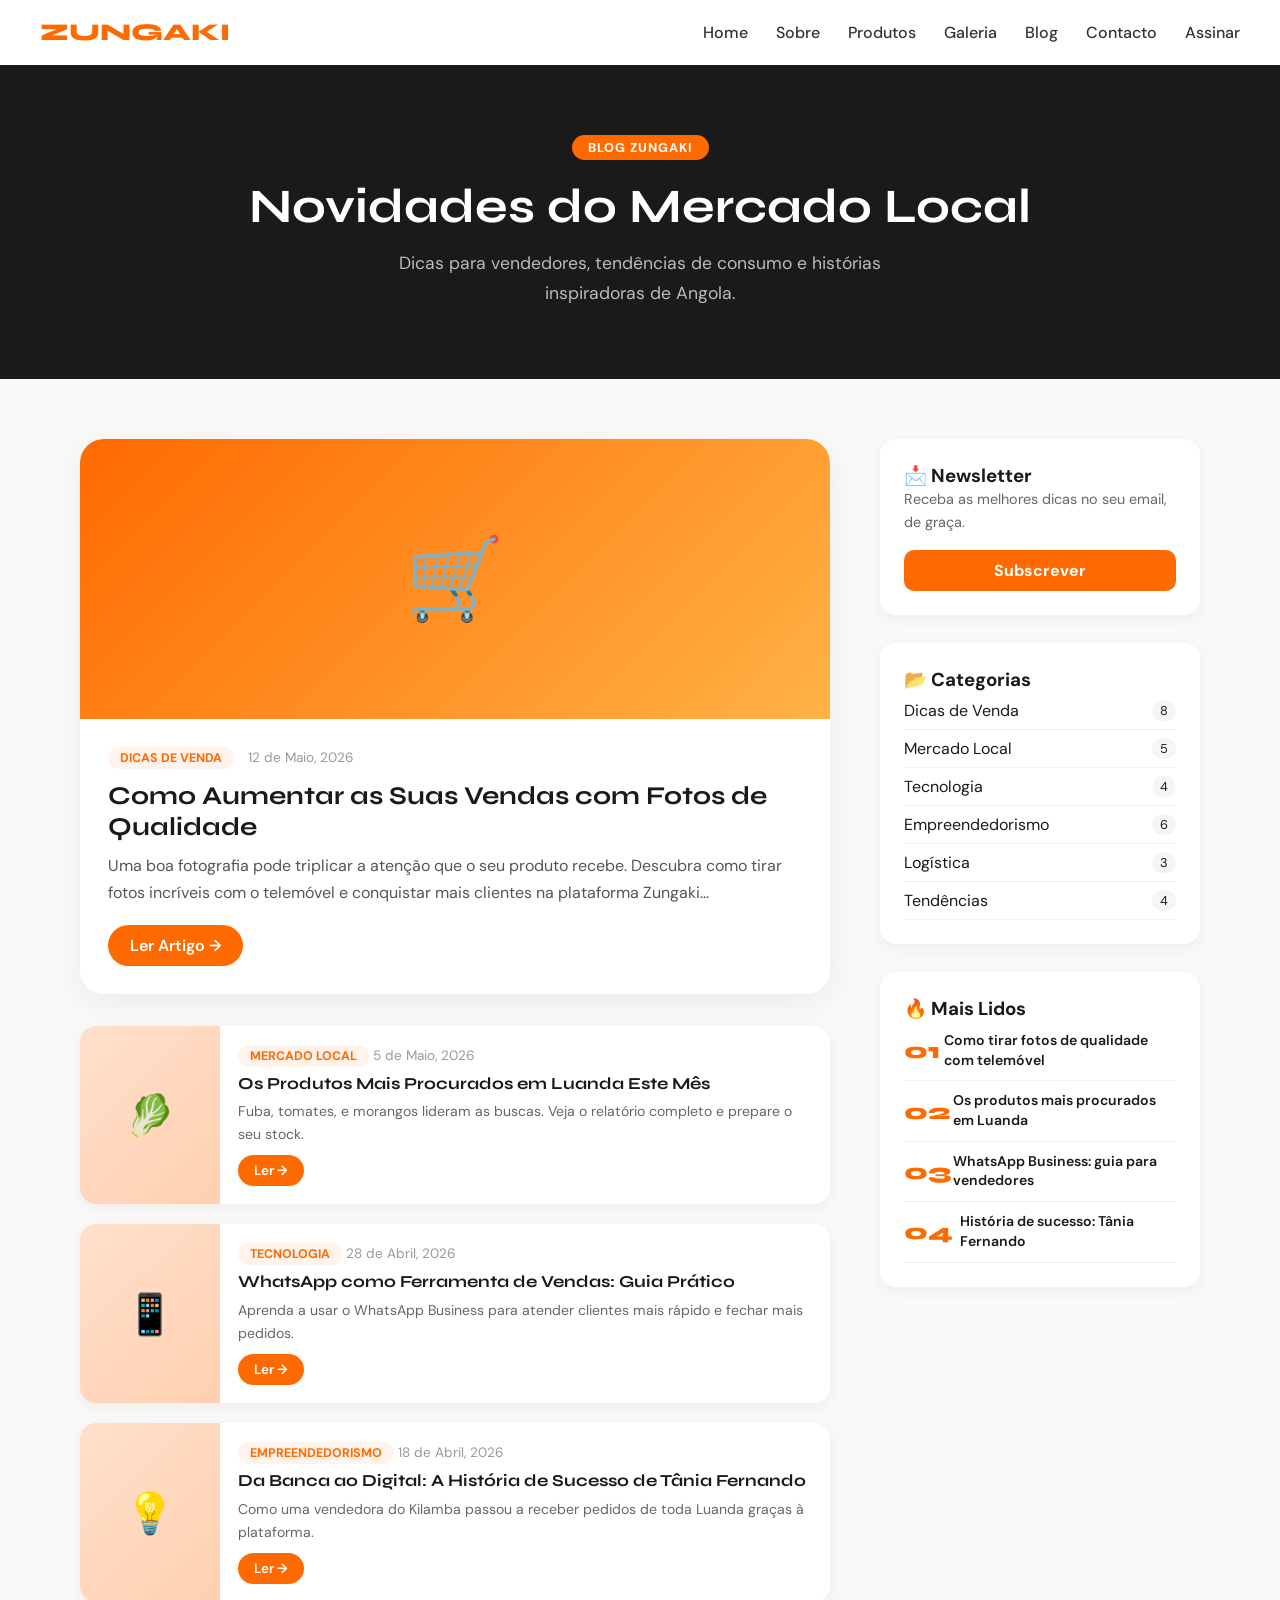
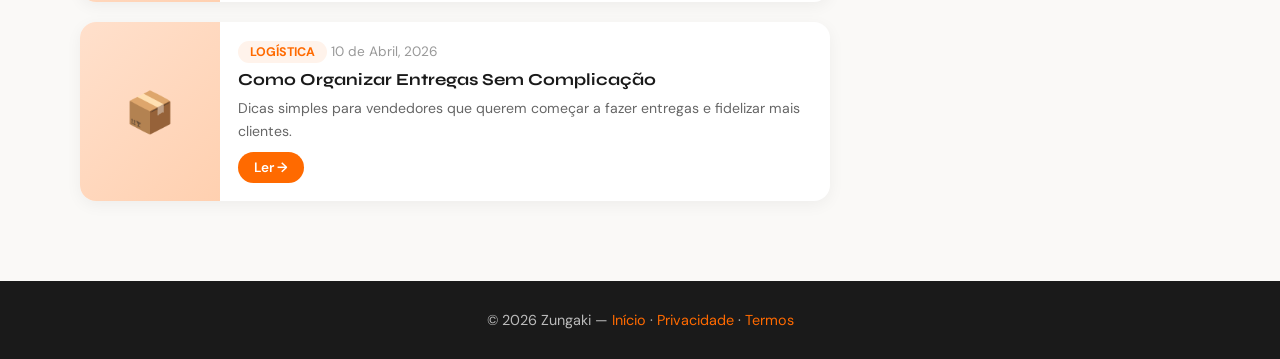
==== blog.html @ 64b07201 "Coloca index na raiz do projeto" ====
<!DOCTYPE html>
<html lang="pt-AO">
<head>
    <meta charset="UTF-8">
    <meta name="viewport" content="width=device-width, initial-scale=1.0">
    <title>Blog - Zungaki</title>
    <meta name="description" content="Artigos, dicas e novidades do mercado local angolano. Blog oficial da Zungaki.">
    <link rel="preconnect" href="https://fonts.googleapis.com">
    <link href="https://fonts.googleapis.com/css2?family=Syne:wght@700;800&family=DM+Sans:ital,wght@0,400;0,500;0,600;1,400&display=swap" rel="stylesheet">

    <!-- Google Analytics (GA4) -->
    <style>
        * { margin: 0; padding: 0; box-sizing: border-box; }
        body { font-family: 'DM Sans', sans-serif; background: #faf9f7; color: #1a1a1a; }

        header {
            display: flex; justify-content: space-between; align-items: center;
            padding: 18px 40px; background: #fff;
            box-shadow: 0 2px 20px rgba(0,0,0,0.06);
            position: sticky; top: 0; z-index: 10;
        }
        .logo { font-family: 'Syne', sans-serif; font-size: 1.5rem; font-weight: 800; color: #ff6a00; }
        nav a { margin-left: 24px; text-decoration: none; color: #333; font-weight: 500; transition: color 0.2s; }
        nav a:hover { color: #ff6a00; }

        .hero-blog {
            background: #1a1a1a;
            color: white;
            text-align: center;
            padding: 70px 40px;
        }
        .hero-blog .tag {
            display: inline-block;
            background: #ff6a00;
            color: white;
            padding: 4px 16px;
            border-radius: 999px;
            font-size: 0.8rem;
            font-weight: 700;
            letter-spacing: 1px;
            text-transform: uppercase;
            margin-bottom: 18px;
        }
        .hero-blog h1 { font-family: 'Syne', sans-serif; font-size: 3rem; margin-bottom: 14px; }
        .hero-blog p { color: #bbb; font-size: 1.1rem; max-width: 520px; margin: 0 auto; line-height: 1.7; }

        /* Blog layout */
        .blog-container {
            max-width: 1200px;
            margin: 0 auto;
            padding: 60px 40px;
            display: grid;
            grid-template-columns: 1fr 320px;
            gap: 50px;
        }

        /* Artigo destaque */
        .artigo-destaque {
            background: white;
            border-radius: 24px;
            overflow: hidden;
            box-shadow: 0 8px 32px rgba(0,0,0,0.06);
            margin-bottom: 32px;
        }
        .artigo-destaque .img-placeholder {
            height: 280px;
            background: linear-gradient(135deg, #ff6a00, #ffb347);
            display: flex; align-items: center; justify-content: center;
            font-size: 5rem;
        }
        .artigo-destaque .corpo { padding: 28px; }
        .artigo-destaque .meta {
            display: flex; gap: 14px; align-items: center;
            margin-bottom: 12px;
        }
        .tag-cat {
            background: #fff3eb;
            color: #ff6a00;
            padding: 3px 12px;
            border-radius: 999px;
            font-size: 0.78rem;
            font-weight: 700;
            text-transform: uppercase;
        }
        .data { color: #999; font-size: 0.85rem; }
        .artigo-destaque h2 {
            font-family: 'Syne', sans-serif;
            font-size: 1.6rem;
            margin-bottom: 10px;
            line-height: 1.2;
        }
        .artigo-destaque p { color: #555; line-height: 1.7; margin-bottom: 18px; }
        .btn-ler {
            display: inline-flex; align-items: center; gap: 8px;
            background: #ff6a00; color: white;
            padding: 10px 22px; border-radius: 999px;
            text-decoration: none; font-weight: 600;
            transition: background 0.2s;
        }
        .btn-ler:hover { background: #e55a00; }

        /* Lista de artigos */
        .artigo-card {
            background: white; border-radius: 16px;
            overflow: hidden; display: flex; gap: 0;
            box-shadow: 0 4px 16px rgba(0,0,0,0.05);
            margin-bottom: 20px; flex-direction: row;
        }
        .artigo-card .card-img {
            width: 140px; flex-shrink: 0;
            background: linear-gradient(135deg, #ffe0cc, #ffd0b0);
            display: flex; align-items: center; justify-content: center;
            font-size: 2.5rem;
        }
        .artigo-card .card-corpo { padding: 18px; }
        .artigo-card h3 { font-family: 'Syne', sans-serif; font-size: 1.05rem; margin: 8px 0 6px; line-height: 1.3; }
        .artigo-card p { color: #666; font-size: 0.88rem; line-height: 1.6; }
        .artigo-card .btn-ler { padding: 7px 16px; font-size: 0.85rem; margin-top: 10px; }

        /* Sidebar */
        .sidebar h3 {
            font-family: 'Syne', sans-serif;
            font-size: 1.1rem;
            margin-bottom: 16px;
            padding-bottom: 10px;
            border-bottom: 2px solid #ff6a00;
        }

        .sidebar-box {
            background: white;
            border-radius: 16px;
            padding: 24px;
            box-shadow: 0 4px 16px rgba(0,0,0,0.05);
            margin-bottom: 28px;
        }

        /* Newsletter na sidebar */
        .newsletter-form input {
            width: 100%;
            padding: 10px 14px;
            border: 1px solid #ddd;
            border-radius: 10px;
            font-family: 'DM Sans', sans-serif;
            font-size: 0.9rem;
            margin-bottom: 10px;
            outline: none;
        }
        .newsletter-form input:focus { border-color: #ff6a00; }
        .newsletter-form button {
            width: 100%; padding: 10px;
            background: #ff6a00; color: white;
            border: none; border-radius: 10px;
            font-weight: 700; cursor: pointer;
            font-family: 'DM Sans', sans-serif;
            transition: background 0.2s;
        }
        .newsletter-form button:hover { background: #e55a00; }

        /* Categorias lista */
        .cat-lista { list-style: none; }
        .cat-lista li {
            display: flex; justify-content: space-between;
            padding: 8px 0;
            border-bottom: 1px solid #f0f0f0;
            cursor: pointer; transition: color 0.2s;
        }
        .cat-lista li:hover { color: #ff6a00; }
        .cat-lista li span { background: #f5f5f5; padding: 2px 8px; border-radius: 999px; font-size: 0.8rem; }

        /* Posts populares */
        .popular-item {
            display: flex; gap: 12px; align-items: center;
            padding: 10px 0; border-bottom: 1px solid #f0f0f0;
        }
        .popular-num {
            font-family: 'Syne', sans-serif;
            font-size: 1.4rem; color: #ff6a00; font-weight: 800;
            min-width: 28px;
        }
        .popular-titulo { font-size: 0.88rem; font-weight: 600; line-height: 1.4; cursor: pointer; }
        .popular-titulo:hover { color: #ff6a00; }

        footer {
            background: #1a1a1a; color: #bbb;
            text-align: center; padding: 30px;
            font-size: 0.9rem;
        }
        footer a { color: #ff6a00; text-decoration: none; }

        @media (max-width: 900px) {
            .blog-container { grid-template-columns: 1fr; }
            .hero-blog h1 { font-size: 2rem; }
        }
        @media (max-width: 600px) {
            header { padding: 14px 20px; flex-direction: column; gap: 10px; }
            .blog-container { padding: 30px 20px; }
            .artigo-card { flex-direction: column; }
            .artigo-card .card-img { width: 100%; height: 120px; }
        }
    </style>
    <script defer src="analytics.js"></script>
</head>
<body>

<header>
    <div class="logo">ZUNGAKI</div>
    <nav>
        <a href="index.html">Home</a>
        <a href="index.html#sobre">Sobre</a>
        <a href="produtos.html">Produtos</a>
        <a href="galeria.html">Galeria</a>
        <a href="blog.html">Blog</a>
        <a href="index.html#contacto">Contacto</a>
        <a href="login.html">Assinar</a>
    </nav>
</header>

<section class="hero-blog">
    <div class="tag">Blog Zungaki</div>
    <h1>Novidades do Mercado Local</h1>
    <p>Dicas para vendedores, tendências de consumo e histórias inspiradoras de Angola.</p>
</section>

<div class="blog-container">
    <!-- Coluna principal -->
    <main>
        <!-- Artigo em destaque -->
        <article class="artigo-destaque">
            <div class="img-placeholder">🛒</div>
            <div class="corpo">
                <div class="meta">
                    <span class="tag-cat">Dicas de Venda</span>
                    <span class="data">12 de Maio, 2026</span>
                </div>
                <h2>Como Aumentar as Suas Vendas com Fotos de Qualidade</h2>
                <p>Uma boa fotografia pode triplicar a atenção que o seu produto recebe. Descubra como tirar fotos incríveis com o telemóvel e conquistar mais clientes na plataforma Zungaki...</p>
                <a href="#" class="btn-ler">Ler Artigo →</a>
            </div>
        </article>

        <!-- Artigos lista -->
        <article class="artigo-card">
            <div class="card-img">🥬</div>
            <div class="card-corpo">
                <div class="meta">
                    <span class="tag-cat">Mercado Local</span>
                    <span class="data">5 de Maio, 2026</span>
                </div>
                <h3>Os Produtos Mais Procurados em Luanda Este Mês</h3>
                <p>Fuba, tomates, e morangos lideram as buscas. Veja o relatório completo e prepare o seu stock.</p>
                <a href="#" class="btn-ler">Ler →</a>
            </div>
        </article>

        <article class="artigo-card">
            <div class="card-img">📱</div>
            <div class="card-corpo">
                <div class="meta">
                    <span class="tag-cat">Tecnologia</span>
                    <span class="data">28 de Abril, 2026</span>
                </div>
                <h3>WhatsApp como Ferramenta de Vendas: Guia Prático</h3>
                <p>Aprenda a usar o WhatsApp Business para atender clientes mais rápido e fechar mais pedidos.</p>
                <a href="#" class="btn-ler">Ler →</a>
            </div>
        </article>

        <article class="artigo-card">
            <div class="card-img">💡</div>
            <div class="card-corpo">
                <div class="meta">
                    <span class="tag-cat">Empreendedorismo</span>
                    <span class="data">18 de Abril, 2026</span>
                </div>
                <h3>Da Banca ao Digital: A História de Sucesso de Tânia Fernando</h3>
                <p>Como uma vendedora do Kilamba passou a receber pedidos de toda Luanda graças à plataforma.</p>
                <a href="#" class="btn-ler">Ler →</a>
            </div>
        </article>

        <article class="artigo-card">
            <div class="card-img">📦</div>
            <div class="card-corpo">
                <div class="meta">
                    <span class="tag-cat">Logística</span>
                    <span class="data">10 de Abril, 2026</span>
                </div>
                <h3>Como Organizar Entregas Sem Complicação</h3>
                <p>Dicas simples para vendedores que querem começar a fazer entregas e fidelizar mais clientes.</p>
                <a href="#" class="btn-ler">Ler →</a>
            </div>
        </article>
    </main>

    <!-- Sidebar -->
    <aside>
        <!-- Newsletter -->
        <div class="sidebar-box">
            <h3>📩 Newsletter</h3>
            <p style="color:#666; font-size:.9rem; margin-bottom:16px; line-height:1.6;">Receba as melhores dicas no seu email, de graça.</p>
            <a href="newsletter.html" style="display:block; text-align:center; background:#ff6a00; color:#fff; padding:10px; border-radius:10px; font-weight:700; text-decoration:none;">Subscrever</a>
        </div>

        <!-- Categorias -->
        <div class="sidebar-box">
            <h3>📂 Categorias</h3>
            <ul class="cat-lista">
                <li>Dicas de Venda <span>8</span></li>
                <li>Mercado Local <span>5</span></li>
                <li>Tecnologia <span>4</span></li>
                <li>Empreendedorismo <span>6</span></li>
                <li>Logística <span>3</span></li>
                <li>Tendências <span>4</span></li>
            </ul>
        </div>

        <!-- Populares -->
        <div class="sidebar-box">
            <h3>🔥 Mais Lidos</h3>
            <div class="popular-item">
                <span class="popular-num">01</span>
                <span class="popular-titulo">Como tirar fotos de qualidade com telemóvel</span>
            </div>
            <div class="popular-item">
                <span class="popular-num">02</span>
                <span class="popular-titulo">Os produtos mais procurados em Luanda</span>
            </div>
            <div class="popular-item">
                <span class="popular-num">03</span>
                <span class="popular-titulo">WhatsApp Business: guia para vendedores</span>
            </div>
            <div class="popular-item">
                <span class="popular-num">04</span>
                <span class="popular-titulo">História de sucesso: Tânia Fernando</span>
            </div>
        </div>
    </aside>
</div>

<footer>
    <p>© 2026 Zungaki — <a href="index.html">Início</a> · <a href="politica-privacidade.html">Privacidade</a> · <a href="termos.html">Termos</a></p>
</footer>

</body>
</html>
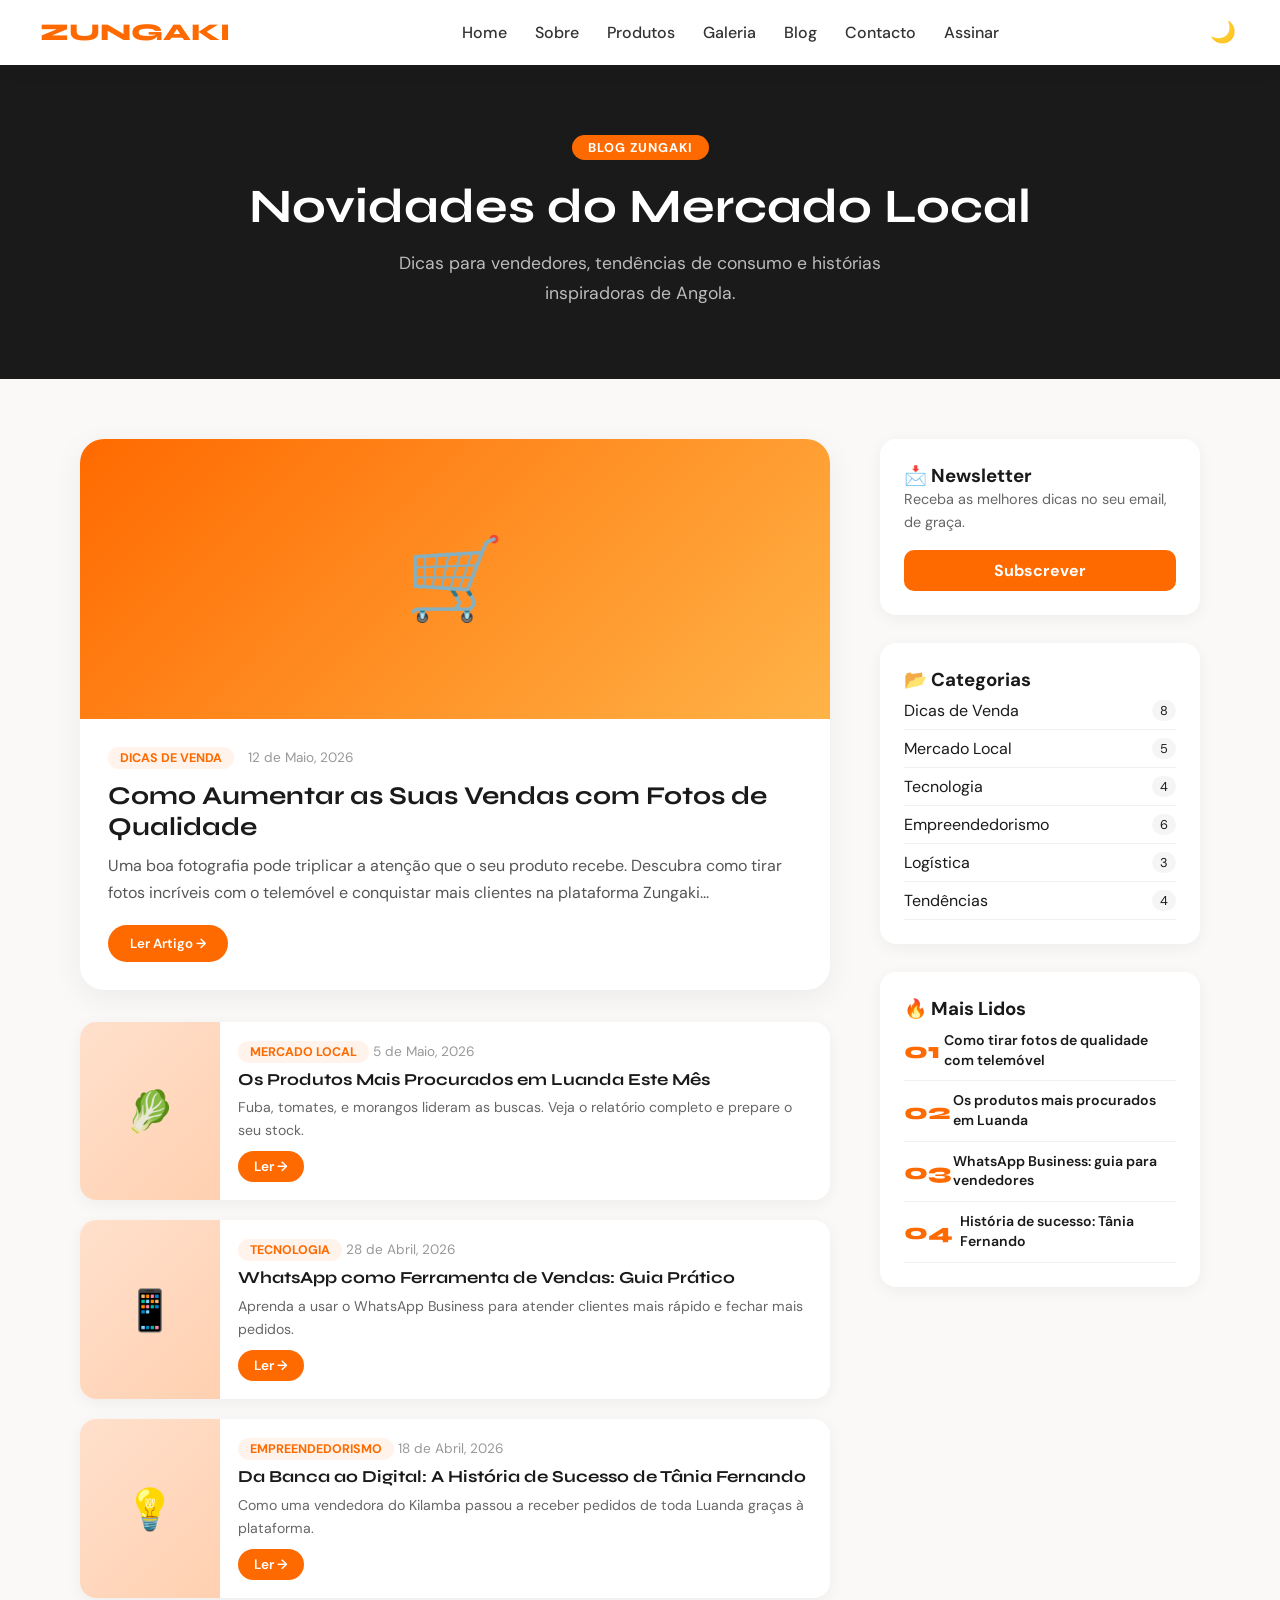
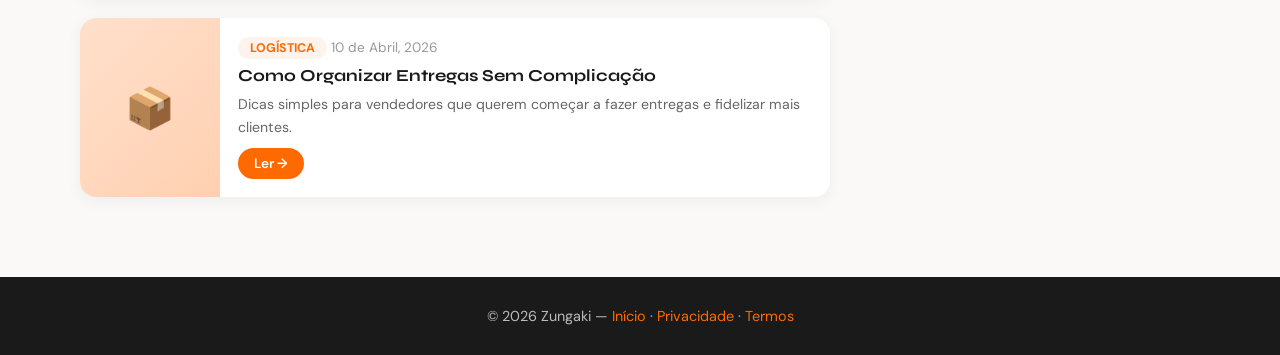
==== commit 0e4169fd: "Update blog.html" ====
--- a/blog.html
+++ b/blog.html
@@ -22,6 +22,78 @@
         .logo { font-family: 'Syne', sans-serif; font-size: 1.5rem; font-weight: 800; color: #ff6a00; }
         nav a { margin-left: 24px; text-decoration: none; color: #333; font-weight: 500; transition: color 0.2s; }
         nav a:hover { color: #ff6a00; }
+
+        /* Botão hambúrguer (menu mobile) */
+        .menu-toggle {
+            display: none;
+            flex-direction: column;
+            justify-content: space-between;
+            width: 26px;
+            height: 20px;
+            background: none;
+            border: none;
+            cursor: pointer;
+            padding: 0;
+            z-index: 20;
+        }
+        .menu-toggle span {
+            display: block;
+            height: 3px;
+            width: 100%;
+            background: #1a1a1a;
+            border-radius: 2px;
+            transition: all 0.3s ease;
+        }
+        .menu-toggle.aberto span:nth-child(1) { transform: translateY(8.5px) rotate(45deg); }
+        .menu-toggle.aberto span:nth-child(2) { opacity: 0; }
+        .menu-toggle.aberto span:nth-child(3) { transform: translateY(-8.5px) rotate(-45deg); }
+
+        /* Botão sol/lua (modo escuro) */
+        .dark-toggle {
+            background: none;
+            border: none;
+            font-size: 1.3rem;
+            cursor: pointer;
+            line-height: 1;
+            padding: 4px;
+        }
+
+        /* Transições suaves ao trocar de tema */
+        body, header, .artigo-destaque, .artigo-card, .sidebar-box, footer {
+            transition: background 0.3s ease, color 0.3s ease;
+        }
+
+        /* ===== MODO ESCURO ===== */
+        body.modo-escuro { background: #14120f; color: #eee; }
+        body.modo-escuro header { background: #1e1c18; box-shadow: 0 2px 20px rgba(0,0,0,0.3); }
+        body.modo-escuro nav a { color: #eee; }
+        body.modo-escuro nav a:hover { color: #ff6a00; }
+        body.modo-escuro .menu-toggle span { background: #eee; }
+
+        body.modo-escuro .hero-blog { background: #0f0d0b; }
+        body.modo-escuro .hero-blog p { color: #bbb; }
+
+        body.modo-escuro .artigo-destaque,
+        body.modo-escuro .artigo-card,
+        body.modo-escuro .sidebar-box {
+            background: #1e1c18;
+            box-shadow: 0 8px 32px rgba(0,0,0,0.3);
+        }
+        body.modo-escuro .artigo-destaque p,
+        body.modo-escuro .artigo-card p,
+        body.modo-escuro .texto-extra p {
+            color: #ccc;
+        }
+        body.modo-escuro .tag-cat { background: #3a2b1f; color: #ff9a3c; }
+        body.modo-escuro .tag-cat:hover { background: #4a3826; }
+        body.modo-escuro .data { color: #999; }
+
+        body.modo-escuro .sidebar h3 { border-bottom-color: #ff6a00; }
+        body.modo-escuro .cat-lista li { border-bottom-color: #333; }
+        body.modo-escuro .cat-lista li span { background: #3a2b1f; color: #ff9a3c; }
+        body.modo-escuro .popular-item { border-bottom-color: #333; }
+
+        body.modo-escuro footer { background: #0f0d0b; }
 
         .hero-blog {
             background: #1a1a1a;
@@ -81,7 +153,10 @@
             font-size: 0.78rem;
             font-weight: 700;
             text-transform: uppercase;
-        }
+            cursor: pointer;
+            transition: background 0.2s;
+        }
+        .tag-cat:hover { background: #ffe0cc; }
         .data { color: #999; font-size: 0.85rem; }
         .artigo-destaque h2 {
             font-family: 'Syne', sans-serif;
@@ -89,6 +164,8 @@
             margin-bottom: 10px;
             line-height: 1.2;
         }
+        .titulo-clicavel { cursor: pointer; transition: color 0.2s; }
+        .titulo-clicavel:hover { color: #ff6a00; }
         .artigo-destaque p { color: #555; line-height: 1.7; margin-bottom: 18px; }
         .btn-ler {
             display: inline-flex; align-items: center; gap: 8px;
@@ -96,8 +173,19 @@
             padding: 10px 22px; border-radius: 999px;
             text-decoration: none; font-weight: 600;
             transition: background 0.2s;
+            border: none; cursor: pointer;
+            font-family: 'DM Sans', sans-serif;
         }
         .btn-ler:hover { background: #e55a00; }
+
+        /* Texto extra (Ler mais) */
+        .texto-extra {
+            display: none;
+            overflow: hidden;
+        }
+        .texto-extra.aberto { display: block; }
+        .artigo-destaque .texto-extra p { color: #555; line-height: 1.7; margin-bottom: 12px; }
+        .artigo-card .texto-extra p { color: #666; font-size: 0.88rem; line-height: 1.6; margin-bottom: 10px; }
 
         /* Lista de artigos */
         .artigo-card {
@@ -191,8 +279,37 @@
             .blog-container { grid-template-columns: 1fr; }
             .hero-blog h1 { font-size: 2rem; }
         }
+        @media (max-width: 768px) {
+            .menu-toggle { display: flex; }
+
+            nav {
+                display: flex;
+                position: fixed;
+                top: 65px;
+                left: 0;
+                right: 0;
+                background: #fff;
+                flex-direction: column;
+                align-items: stretch;
+                padding: 0 24px;
+                box-shadow: 0 8px 20px rgba(0,0,0,0.08);
+                max-height: 0;
+                overflow: hidden;
+                transition: max-height 0.3s ease, padding 0.3s ease;
+            }
+            nav.aberto {
+                max-height: 400px;
+                padding: 10px 24px 20px;
+            }
+            nav a {
+                margin-left: 0;
+                padding: 12px 0;
+                width: 100%;
+                border-bottom: 1px solid #f0f0f0;
+            }
+        }
         @media (max-width: 600px) {
-            header { padding: 14px 20px; flex-direction: column; gap: 10px; }
+            header { padding: 14px 20px; }
             .blog-container { padding: 30px 20px; }
             .artigo-card { flex-direction: column; }
             .artigo-card .card-img { width: 100%; height: 120px; }
@@ -204,7 +321,14 @@
 
 <header>
     <div class="logo">ZUNGAKI</div>
-    <nav>
+
+    <button id="menu-toggle" class="menu-toggle" aria-label="Abrir menu" aria-expanded="false" aria-controls="nav-menu">
+        <span></span>
+        <span></span>
+        <span></span>
+    </button>
+
+    <nav id="nav-menu" aria-label="Menu principal">
         <a href="index.html">Home</a>
         <a href="index.html#sobre">Sobre</a>
         <a href="produtos.html">Produtos</a>
@@ -213,6 +337,8 @@
         <a href="index.html#contacto">Contacto</a>
         <a href="login.html">Assinar</a>
     </nav>
+
+    <button id="dark-mode-toggle" class="dark-toggle" aria-label="Ativar modo escuro">🌙</button>
 </header>
 
 <section class="hero-blog">
@@ -225,69 +351,90 @@
     <!-- Coluna principal -->
     <main>
         <!-- Artigo em destaque -->
-        <article class="artigo-destaque">
+        <article class="artigo-destaque" id="artigo-fotos">
             <div class="img-placeholder">🛒</div>
             <div class="corpo">
                 <div class="meta">
                     <span class="tag-cat">Dicas de Venda</span>
                     <span class="data">12 de Maio, 2026</span>
                 </div>
-                <h2>Como Aumentar as Suas Vendas com Fotos de Qualidade</h2>
+                <h2 class="titulo-clicavel">Como Aumentar as Suas Vendas com Fotos de Qualidade</h2>
                 <p>Uma boa fotografia pode triplicar a atenção que o seu produto recebe. Descubra como tirar fotos incríveis com o telemóvel e conquistar mais clientes na plataforma Zungaki...</p>
-                <a href="#" class="btn-ler">Ler Artigo →</a>
+                <div class="texto-extra">
+                    <p>Comece por usar luz natural: fotografe perto de uma janela ou ao ar livre, evitando o flash direto, que costuma criar sombras duras e distorcer as cores do produto.</p>
+                    <p>Escolha um fundo neutro e limpo, sem objetos a distrair a atenção, e tire várias fotos de ângulos diferentes para o cliente perceber bem o tamanho e a qualidade.</p>
+                    <p>Por fim, edite o essencial: ajuste o brilho e o contraste sem exagerar, para a foto continuar a representar fielmente o que está a vender.</p>
+                </div>
+                <button type="button" class="btn-ler">Ler Artigo →</button>
             </div>
         </article>
 
         <!-- Artigos lista -->
-        <article class="artigo-card">
+        <article class="artigo-card" id="artigo-produtos">
             <div class="card-img">🥬</div>
             <div class="card-corpo">
                 <div class="meta">
                     <span class="tag-cat">Mercado Local</span>
                     <span class="data">5 de Maio, 2026</span>
                 </div>
-                <h3>Os Produtos Mais Procurados em Luanda Este Mês</h3>
+                <h3 class="titulo-clicavel">Os Produtos Mais Procurados em Luanda Este Mês</h3>
                 <p>Fuba, tomates, e morangos lideram as buscas. Veja o relatório completo e prepare o seu stock.</p>
-                <a href="#" class="btn-ler">Ler →</a>
+                <div class="texto-extra">
+                    <p>Além destes três, batata-doce e cebola também tiveram procura crescente, sobretudo nos bairros do Kilamba e Talatona.</p>
+                    <p>A recomendação para vendedores é reforçar o stock destes itens no início da semana, que é quando o volume de pedidos costuma ser maior.</p>
+                </div>
+                <button type="button" class="btn-ler">Ler →</button>
             </div>
         </article>
 
-        <article class="artigo-card">
+        <article class="artigo-card" id="artigo-whatsapp">
             <div class="card-img">📱</div>
             <div class="card-corpo">
                 <div class="meta">
                     <span class="tag-cat">Tecnologia</span>
                     <span class="data">28 de Abril, 2026</span>
                 </div>
-                <h3>WhatsApp como Ferramenta de Vendas: Guia Prático</h3>
+                <h3 class="titulo-clicavel">WhatsApp como Ferramenta de Vendas: Guia Prático</h3>
                 <p>Aprenda a usar o WhatsApp Business para atender clientes mais rápido e fechar mais pedidos.</p>
-                <a href="#" class="btn-ler">Ler →</a>
+                <div class="texto-extra">
+                    <p>Configure respostas automáticas para as perguntas mais comuns, como horário de funcionamento e formas de pagamento, para ganhar tempo no atendimento.</p>
+                    <p>Use o catálogo do WhatsApp Business para organizar os seus produtos com fotos e preços, facilitando a vida de quem só quer escolher e encomendar.</p>
+                </div>
+                <button type="button" class="btn-ler">Ler →</button>
             </div>
         </article>
 
-        <article class="artigo-card">
+        <article class="artigo-card" id="artigo-tania">
             <div class="card-img">💡</div>
             <div class="card-corpo">
                 <div class="meta">
                     <span class="tag-cat">Empreendedorismo</span>
                     <span class="data">18 de Abril, 2026</span>
                 </div>
-                <h3>Da Banca ao Digital: A História de Sucesso de Tânia Fernando</h3>
+                <h3 class="titulo-clicavel">Da Banca ao Digital: A História de Sucesso de Tânia Fernando</h3>
                 <p>Como uma vendedora do Kilamba passou a receber pedidos de toda Luanda graças à plataforma.</p>
-                <a href="#" class="btn-ler">Ler →</a>
+                <div class="texto-extra">
+                    <p>Tânia começou a vender frutas numa pequena banca de bairro e decidiu experimentar a Zungaki para chegar a mais clientes sem precisar de aumentar o espaço físico.</p>
+                    <p>Em poucos meses, os pedidos passaram a chegar de vários pontos de Luanda, e hoje ela já organiza entregas semanais com a ajuda de um familiar.</p>
+                </div>
+                <button type="button" class="btn-ler">Ler →</button>
             </div>
         </article>
 
-        <article class="artigo-card">
+        <article class="artigo-card" id="artigo-logistica">
             <div class="card-img">📦</div>
             <div class="card-corpo">
                 <div class="meta">
                     <span class="tag-cat">Logística</span>
                     <span class="data">10 de Abril, 2026</span>
                 </div>
-                <h3>Como Organizar Entregas Sem Complicação</h3>
+                <h3 class="titulo-clicavel">Como Organizar Entregas Sem Complicação</h3>
                 <p>Dicas simples para vendedores que querem começar a fazer entregas e fidelizar mais clientes.</p>
-                <a href="#" class="btn-ler">Ler →</a>
+                <div class="texto-extra">
+                    <p>Defina zonas de entrega fixas por dia da semana, assim consegue agrupar vários pedidos na mesma rota e poupar tempo e combustível.</p>
+                    <p>Combine sempre um horário aproximado com o cliente e avise por WhatsApp quando a encomenda estiver a caminho — isso reduz muito as reclamações.</p>
+                </div>
+                <button type="button" class="btn-ler">Ler →</button>
             </div>
         </article>
     </main>
@@ -319,19 +466,19 @@
             <h3>🔥 Mais Lidos</h3>
             <div class="popular-item">
                 <span class="popular-num">01</span>
-                <span class="popular-titulo">Como tirar fotos de qualidade com telemóvel</span>
+                <span class="popular-titulo" data-alvo="artigo-fotos">Como tirar fotos de qualidade com telemóvel</span>
             </div>
             <div class="popular-item">
                 <span class="popular-num">02</span>
-                <span class="popular-titulo">Os produtos mais procurados em Luanda</span>
+                <span class="popular-titulo" data-alvo="artigo-produtos">Os produtos mais procurados em Luanda</span>
             </div>
             <div class="popular-item">
                 <span class="popular-num">03</span>
-                <span class="popular-titulo">WhatsApp Business: guia para vendedores</span>
+                <span class="popular-titulo" data-alvo="artigo-whatsapp">WhatsApp Business: guia para vendedores</span>
             </div>
             <div class="popular-item">
                 <span class="popular-num">04</span>
-                <span class="popular-titulo">História de sucesso: Tânia Fernando</span>
+                <span class="popular-titulo" data-alvo="artigo-tania">História de sucesso: Tânia Fernando</span>
             </div>
         </div>
     </aside>
@@ -341,5 +488,86 @@
     <p>© 2026 Zungaki — <a href="index.html">Início</a> · <a href="politica-privacidade.html">Privacidade</a> · <a href="termos.html">Termos</a></p>
 </footer>
 
+<script>
+    const menuToggle = document.getElementById('menu-toggle');
+    const navMenu = document.getElementById('nav-menu');
+
+    menuToggle.addEventListener('click', () => {
+        const aberto = navMenu.classList.toggle('aberto');
+        menuToggle.classList.toggle('aberto');
+        menuToggle.setAttribute('aria-expanded', aberto);
+    });
+
+    document.querySelectorAll('#nav-menu a').forEach(link => {
+        link.addEventListener('click', () => {
+            navMenu.classList.remove('aberto');
+            menuToggle.classList.remove('aberto');
+            menuToggle.setAttribute('aria-expanded', 'false');
+        });
+    });
+
+    // Expandir/recolher texto do artigo (botão "Ler mais" e título)
+    function alternarArtigo(container, forcarAbrir) {
+        if (!container) return;
+        const extra = container.querySelector('.texto-extra');
+        const botao = container.querySelector('.btn-ler');
+        if (!extra || !botao) return;
+
+        if (botao.dataset.textoFechado === undefined) {
+            botao.dataset.textoFechado = botao.textContent.trim();
+        }
+
+        const deveAbrir = typeof forcarAbrir === 'boolean' ? forcarAbrir : !extra.classList.contains('aberto');
+        extra.classList.toggle('aberto', deveAbrir);
+        botao.textContent = deveAbrir ? 'Ler Menos ↑' : botao.dataset.textoFechado;
+        return deveAbrir;
+    }
+
+    document.querySelectorAll('.btn-ler').forEach(botao => {
+        botao.addEventListener('click', () => {
+            alternarArtigo(botao.closest('.corpo, .card-corpo'));
+        });
+    });
+
+    document.querySelectorAll('.titulo-clicavel').forEach(titulo => {
+        titulo.addEventListener('click', () => {
+            alternarArtigo(titulo.closest('.corpo, .card-corpo'));
+        });
+    });
+
+    document.querySelectorAll('.tag-cat').forEach(tag => {
+        tag.addEventListener('click', () => {
+            alternarArtigo(tag.closest('.corpo, .card-corpo'), true);
+        });
+    });
+
+    document.querySelectorAll('.popular-titulo').forEach(item => {
+        item.addEventListener('click', () => {
+            const artigo = document.getElementById(item.dataset.alvo);
+            if (!artigo) return;
+
+            const container = artigo.querySelector('.corpo, .card-corpo');
+            alternarArtigo(container, true);
+            artigo.scrollIntoView({ behavior: 'smooth', block: 'center' });
+        });
+    });
+
+    // Modo escuro
+    const darkToggle = document.getElementById('dark-mode-toggle');
+
+    function aplicarModoEscuro(ativo) {
+        document.body.classList.toggle('modo-escuro', ativo);
+        darkToggle.textContent = ativo ? '☀️' : '🌙';
+        darkToggle.setAttribute('aria-label', ativo ? 'Ativar modo claro' : 'Ativar modo escuro');
+        localStorage.setItem('zungaki-modo-escuro', ativo ? '1' : '0');
+    }
+
+    aplicarModoEscuro(localStorage.getItem('zungaki-modo-escuro') === '1');
+
+    darkToggle.addEventListener('click', () => {
+        aplicarModoEscuro(!document.body.classList.contains('modo-escuro'));
+    });
+</script>
+
 </body>
 </html>
